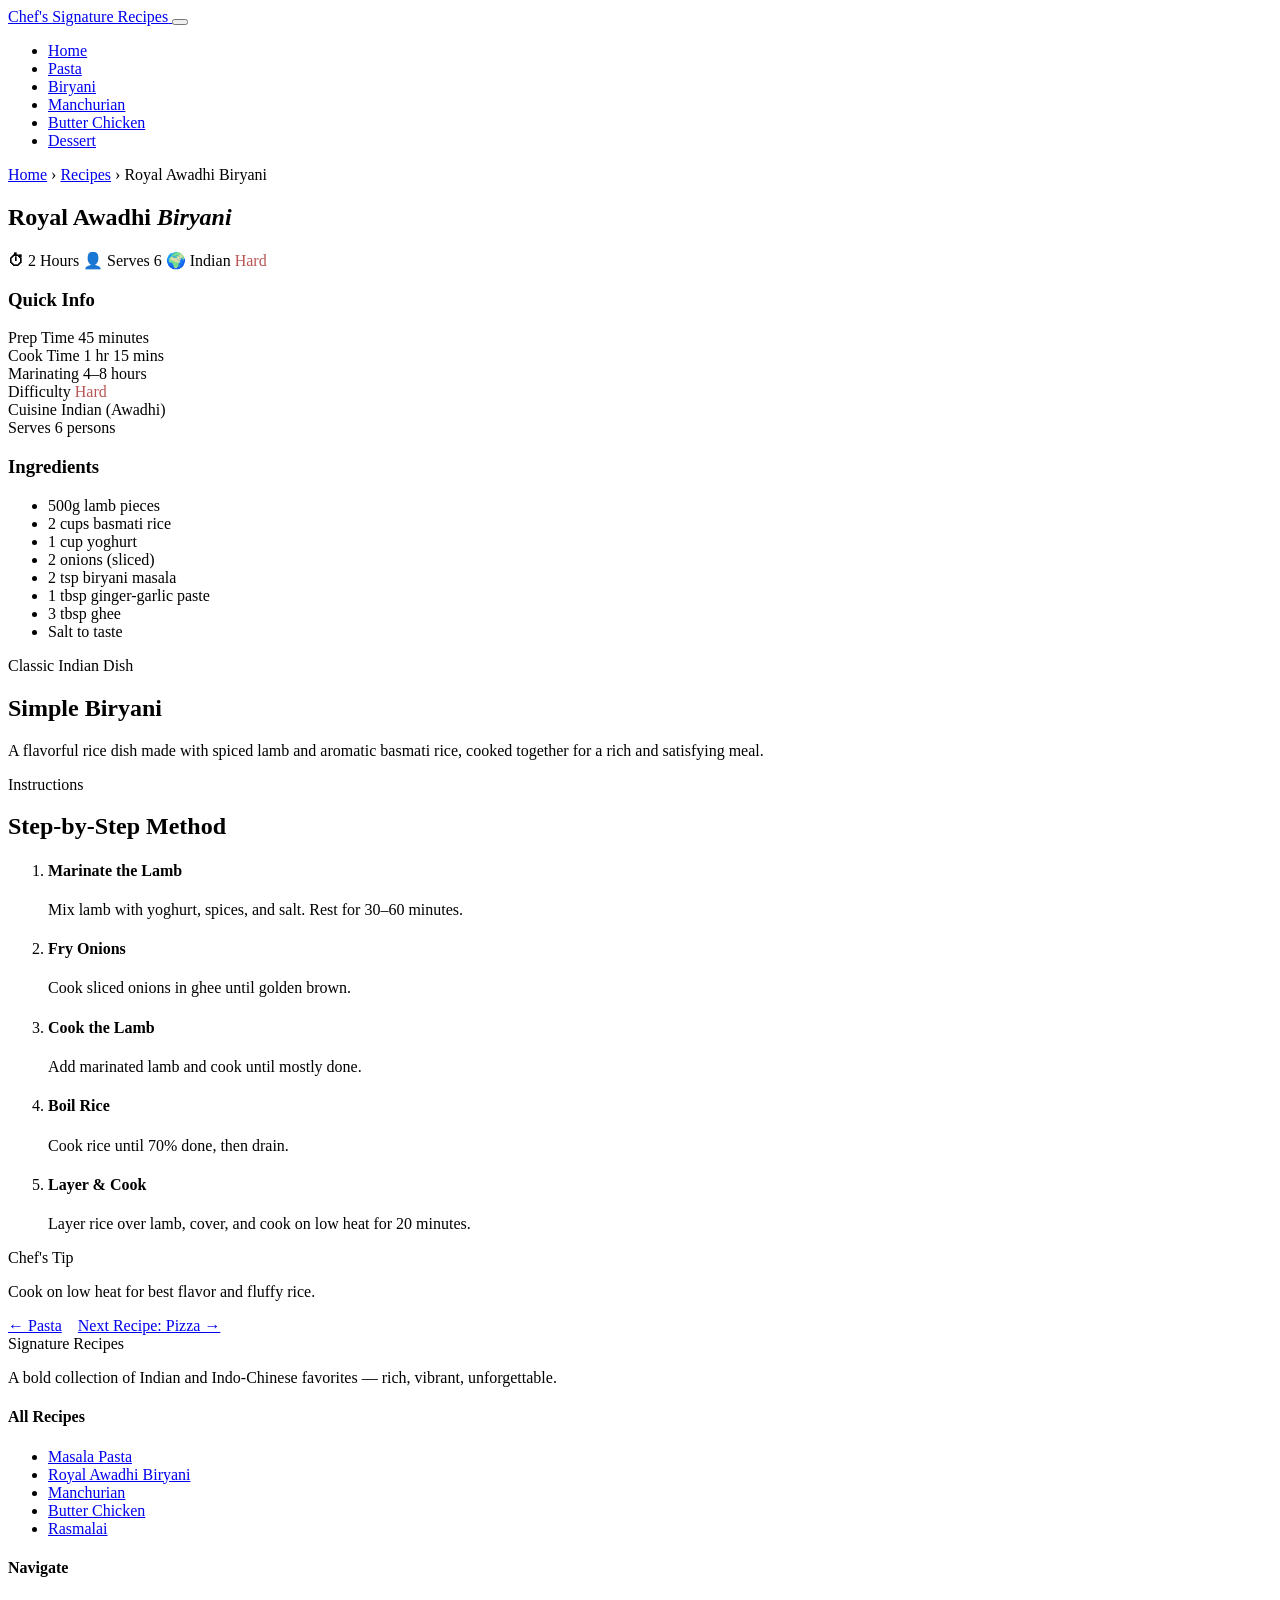
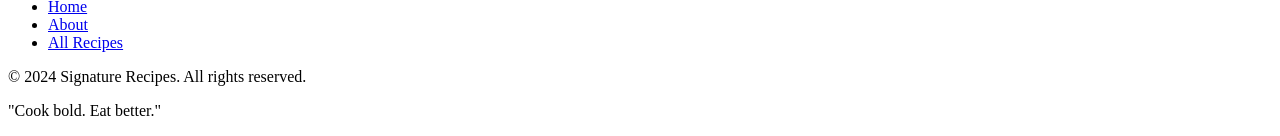
==== biryani.html @ 0e87f229 "Add files via upload" ====
<!DOCTYPE html>
<html lang="en">
<head>
  <meta charset="UTF-8" />
  <meta name="viewport" content="width=device-width, initial-scale=1.0" />
  <meta name="description" content="Royal Awadhi Biryani — Saffron-kissed basmati layered with succulent lamb, slow-cooked in dum by Chef Armand Leclair." />
  <title>Royal Awadhi Biryani — Chef's Signature Recipes</title>
  <link rel="stylesheet" href="css/styles.css" />
</head>
<body>



  <nav class="navbar" role="navigation" aria-label="Main navigation">
    <div class="navbar-inner">
      <a href="index.html" class="navbar-brand">
        <span class="brand-title">Chef's Signature Recipes</span>
      </a>
      <button class="nav-toggle" id="navToggle" aria-label="Toggle navigation" aria-expanded="false">
        <span></span><span></span><span></span>
      </button>
      <ul class="navbar-links" id="navLinks" role="list">
        <li><a href="index.html">Home</a></li>
        <li><a href="pasta.html">Pasta</a></li>
        <li><a href="biryani.html" class="active">Biryani</a></li>
        <li><a href="manchurian.html">Manchurian</a></li>
        <li><a href="butterChicken.html">Butter Chicken</a></li>
      <li><a href="dessert.html">Dessert</a></li>
      </ul>
    </div>
  </nav>

  <main>




    <section class="recipe-hero" aria-label="Recipe hero">
      <div class="recipe-hero-bg" role="img" aria-label="Royal Awadhi Biryani served in a traditional handi"
        style="background-image: url('images/biryani.png');">
      </div>
      <div class="recipe-hero-overlay"></div>
      <div class="recipe-hero-content">
        <nav class="breadcrumb" aria-label="Breadcrumb">
          <a href="index.html">Home</a>
          <span>›</span>
          <a href="index.html#featured">Recipes</a>
          <span>›</span>
          <span>Royal Awadhi Biryani</span>
        </nav>
        <h1>Royal Awadhi <em>Biryani</em></h1>
        <div class="recipe-badges">
          <span class="recipe-badge"><strong>⏱</strong> 2 Hours</span>
          <span class="recipe-badge"><strong>👤</strong> Serves 6</span>
          <span class="recipe-badge"><strong>🌍</strong> Indian</span>
          <span class="recipe-badge" style="color: #b85454; border-color: rgba(184,84,84,0.4);">Hard</span>
        </div>
      </div>
    </section>




    <section class="recipe-body">
      <div class="container">
        <div class="recipe-layout">

  


          <aside class="recipe-sidebar" aria-label="Recipe details">

            <div class="sidebar-card">
              <h3>Quick Info</h3>
              <div class="quick-info">
                <div class="info-row">
                  <span class="info-label">Prep Time</span>
                  <span class="info-value">45 minutes</span>
                </div>
                <div class="info-row">
                  <span class="info-label">Cook Time</span>
                  <span class="info-value">1 hr 15 mins</span>
                </div>
                <div class="info-row">
                  <span class="info-label">Marinating</span>
                  <span class="info-value">4–8 hours</span>
                </div>
                <div class="info-row">
                  <span class="info-label">Difficulty</span>
                  <span class="info-value difficulty-hard" style="color:#b85454;">Hard</span>
                </div>
                <div class="info-row">
                  <span class="info-label">Cuisine</span>
                  <span class="info-value">Indian (Awadhi)</span>
                </div>
                <div class="info-row">
                  <span class="info-label">Serves</span>
                  <span class="info-value">6 persons</span>
                </div>
              </div>
            </div>

            <div class="sidebar-card">
  <h3>Ingredients</h3>
  <ul class="ingredients-list" aria-label="Ingredients list">
    <li>500g lamb pieces</li>
    <li>2 cups basmati rice</li>
    <li>1 cup yoghurt</li>
    <li>2 onions (sliced)</li>
    <li>2 tsp biryani masala</li>
    <li>1 tbsp ginger-garlic paste</li>
    <li>3 tbsp ghee</li>
    <li>Salt to taste</li>
  </ul>
</div>

</aside>




<div class="recipe-main">

  <span class="section-label">Classic Indian Dish</span>
  <h2>Simple Biryani</h2>

  <p class="recipe-intro">
    A flavorful rice dish made with spiced lamb and aromatic basmati rice, cooked together for a rich and satisfying meal.
  </p>

  <div class="gold-rule"><span>Instructions</span></div>

  <h2>Step-by-Step Method</h2>

  <ol class="steps-list" aria-label="Cooking steps">

    <li class="step-item">
      <div class="step-number"></div>
      <div class="step-content">
        <h4>Marinate the Lamb</h4>
        <p>Mix lamb with yoghurt, spices, and salt. Rest for 30–60 minutes.</p>
      </div>
    </li>

    <li class="step-item">
      <div class="step-number"></div>
      <div class="step-content">
        <h4>Fry Onions</h4>
        <p>Cook sliced onions in ghee until golden brown.</p>
      </div>
    </li>

    <li class="step-item">
      <div class="step-number"></div>
      <div class="step-content">
        <h4>Cook the Lamb</h4>
        <p>Add marinated lamb and cook until mostly done.</p>
      </div>
    </li>

    <li class="step-item">
      <div class="step-number"></div>
      <div class="step-content">
        <h4>Boil Rice</h4>
        <p>Cook rice until 70% done, then drain.</p>
      </div>
    </li>

    <li class="step-item">
      <div class="step-number"></div>
      <div class="step-content">
        <h4>Layer & Cook</h4>
        <p>Layer rice over lamb, cover, and cook on low heat for 20 minutes.</p>
      </div>
    </li>

  </ol>

  <div class="chefs-tip" role="note">
    <div class="tip-label">Chef's Tip</div>
    <p>Cook on low heat for best flavor and fluffy rice.</p>
  </div>

            <div style="margin-top: var(--space-md); display: flex; gap: 1rem; flex-wrap: wrap;">
              <a href="pasta.html" class="btn btn-outline">← Pasta</a>
              <a href="pizza.html" class="btn btn-gold">Next Recipe: Pizza →</a>
            </div>

          </div>

        </div>
      </div>
    </section>

  </main>

  <!-- FOOTER -->
<footer class="footer" role="contentinfo">
  <div class="container">
    <div class="footer-grid">
      <div class="footer-brand">
        <div class="brand-title">Signature Recipes</div>
        <p>A bold collection of Indian and Indo-Chinese favorites — rich, vibrant, unforgettable.</p>
      </div>
      <div class="footer-col">
        <h4>All Recipes</h4>
        <ul>
          <li><a href="pasta.html">Masala Pasta</a></li>
          <li><a href="biryani.html">Royal Awadhi Biryani</a></li>
          <li><a href="manchurian.html">Manchurian</a></li>
          <li><a href="butterChicken.html">Butter Chicken</a></li>
          <li><a href="dessert.html">Rasmalai</a></li>
        </ul>
      </div>
      <div class="footer-col">
        <h4>Navigate</h4>
        <ul>
          <li><a href="index.html">Home</a></li>
          <li><a href="index.html#chef-intro">About</a></li>
          <li><a href="index.html#featured">All Recipes</a></li>
        </ul>
      </div>
    </div>
    <div class="footer-bottom">
      <p>&copy; 2024 Signature Recipes. All rights reserved.</p>
      <p class="footer-tagline">"Cook bold. Eat better."</p>
    </div>
  </div>
</footer>

<script>
  (function() {
    var toggle = document.getElementById('navToggle');
    var links  = document.getElementById('navLinks');
    if (!toggle || !links) return;
    toggle.addEventListener('click', function() {
      var isOpen = links.classList.toggle('open');
      toggle.setAttribute('aria-expanded', isOpen);
    });
  })();
</script>

</body>
</html>
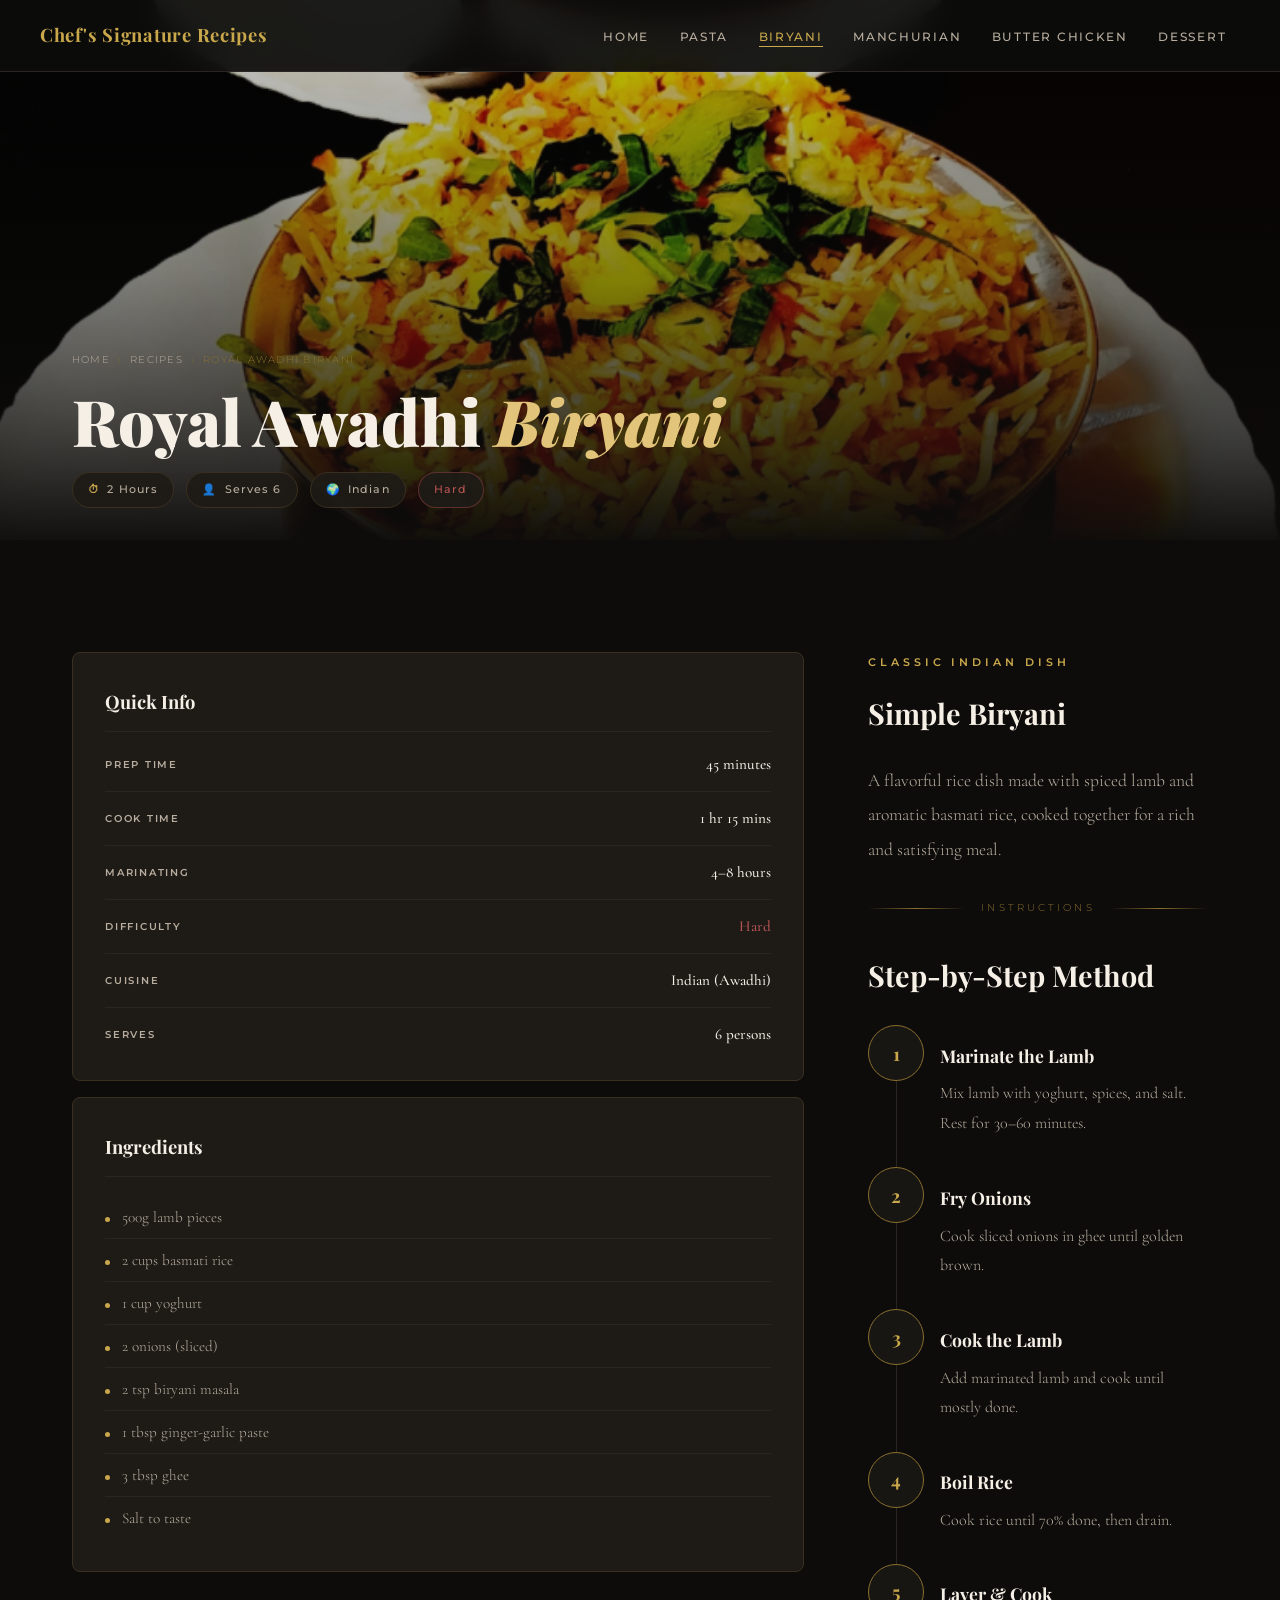
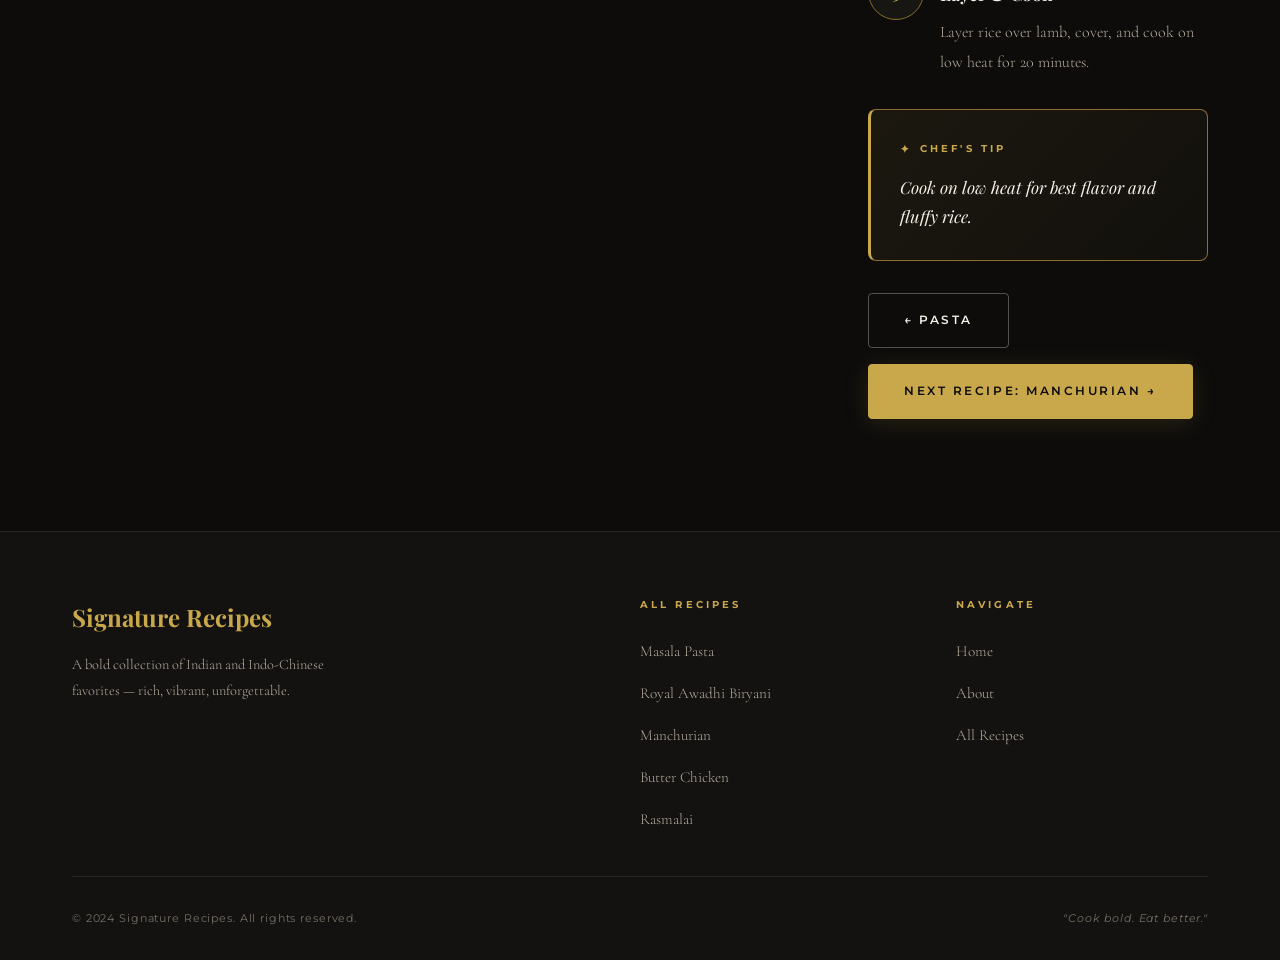
==== commit 423f97d5: "Update biryani.html" ====
--- a/biryani.html
+++ b/biryani.html
@@ -183,7 +183,7 @@
 
             <div style="margin-top: var(--space-md); display: flex; gap: 1rem; flex-wrap: wrap;">
               <a href="pasta.html" class="btn btn-outline">← Pasta</a>
-              <a href="pizza.html" class="btn btn-gold">Next Recipe: Pizza →</a>
+              <a href="manchurian.html" class="btn btn-gold">Next Recipe: Manchurian →</a>
             </div>
 
           </div>
@@ -241,4 +241,4 @@
 </script>
 
 </body>
-</html>+</html>
--- a/css/styles.css
+++ b/css/styles.css
@@ -0,0 +1,1349 @@
+/* ============================================================
+   CHEF'S SIGNATURE RECIPES — styles.css
+   Theme: Editorial Dark Luxury
+   Author: Chef Armand Leclair
+   ============================================================ */
+
+/* --- Google Fonts Import --- */
+@import url('https://fonts.googleapis.com/css2?family=Playfair+Display:ital,wght@0,400;0,600;0,700;0,900;1,400;1,600&family=Cormorant+Garamond:ital,wght@0,300;0,400;0,500;1,300;1,400&family=Montserrat:wght@300;400;500;600&display=swap');
+
+/* ============================================================
+   CSS CUSTOM PROPERTIES
+   ============================================================ */
+:root {
+  /* Color Palette */
+  --color-bg:         #0d0c0b;
+  --color-bg-alt:     #131210;
+  --color-bg-card:    #181613;
+  --color-surface:    #1e1b17;
+  --color-gold:       #c9a84c;
+  --color-gold-light: #e2c47a;
+  --color-gold-dim:   #8a6f2e;
+  --color-cream:      #f5efe6;
+  --color-cream-dim:  #b8ad9e;
+  --color-white:      #ffffff;
+  --color-border:     #2a2520;
+  --color-border-gold:#3a3020;
+  --color-red-accent: #8b2a2a;
+
+  /* Typography */
+  --font-display:  'Playfair Display', Georgia, serif;
+  --font-body:     'Cormorant Garamond', Georgia, serif;
+  --font-ui:       'Montserrat', sans-serif;
+
+  /* Spacing */
+  --space-xs:  0.5rem;
+  --space-sm:  1rem;
+  --space-md:  2rem;
+  --space-lg:  4rem;
+  --space-xl:  7rem;
+
+  /* Transitions */
+  --transition-fast:   0.2s ease;
+  --transition-smooth: 0.4s cubic-bezier(0.25, 0.46, 0.45, 0.94);
+  --transition-slow:   0.7s cubic-bezier(0.25, 0.46, 0.45, 0.94);
+
+  /* Borders */
+  --radius-sm:  4px;
+  --radius-md:  8px;
+  --radius-lg:  16px;
+
+  /* Shadows */
+  --shadow-card:  0 8px 40px rgba(0,0,0,0.6);
+  --shadow-gold:  0 4px 24px rgba(201,168,76,0.15);
+  --shadow-deep:  0 20px 60px rgba(0,0,0,0.8);
+}
+
+/* ============================================================
+   RESET & BASE
+   ============================================================ */
+*, *::before, *::after {
+  margin: 0;
+  padding: 0;
+  box-sizing: border-box;
+}
+
+html {
+  scroll-behavior: smooth;
+  font-size: 16px;
+}
+
+body {
+  background-color: var(--color-bg);
+  color: var(--color-cream);
+  font-family: var(--font-body);
+  font-size: 1.125rem;
+  font-weight: 300;
+  line-height: 1.8;
+  overflow-x: hidden;
+  -webkit-font-smoothing: antialiased;
+  -moz-osx-font-smoothing: grayscale;
+}
+
+img {
+  display: block;
+  max-width: 100%;
+  height: auto;
+}
+
+a {
+  color: var(--color-gold);
+  text-decoration: none;
+  transition: color var(--transition-fast);
+}
+
+a:hover {
+  color: var(--color-gold-light);
+}
+
+ul, ol {
+  list-style: none;
+}
+
+/* ============================================================
+   UTILITY CLASSES
+   ============================================================ */
+.container {
+  max-width: 1200px;
+  margin: 0 auto;
+  padding: 0 var(--space-md);
+}
+
+.section-label {
+  display: block;
+  font-family: var(--font-ui);
+  font-size: 0.7rem;
+  font-weight: 600;
+  letter-spacing: 0.35em;
+  text-transform: uppercase;
+  color: var(--color-gold);
+  margin-bottom: var(--space-sm);
+}
+
+.text-center { text-align: center; }
+.text-gold   { color: var(--color-gold); }
+
+/* Gold decorative rule */
+.gold-rule {
+  display: flex;
+  align-items: center;
+  gap: var(--space-sm);
+  margin: var(--space-md) 0;
+}
+.gold-rule::before,
+.gold-rule::after {
+  content: '';
+  flex: 1;
+  height: 1px;
+  background: linear-gradient(to right, transparent, var(--color-gold-dim), transparent);
+}
+.gold-rule span {
+  font-family: var(--font-ui);
+  font-size: 0.65rem;
+  letter-spacing: 0.3em;
+  text-transform: uppercase;
+  color: var(--color-gold-dim);
+  white-space: nowrap;
+}
+
+/* ============================================================
+   NAVIGATION
+   ============================================================ */
+.navbar {
+  position: fixed;
+  top: 0;
+  left: 0;
+  right: 0;
+  z-index: 1000;
+  padding: 1.2rem var(--space-md);
+  background: rgba(13,12,11,0.92);
+  backdrop-filter: blur(16px);
+  -webkit-backdrop-filter: blur(16px);
+  border-bottom: 1px solid var(--color-border);
+  transition: background var(--transition-smooth);
+}
+
+.navbar-inner {
+  max-width: 1200px;
+  margin: 0 auto;
+  display: flex;
+  align-items: center;
+  justify-content: space-between;
+  gap: var(--space-md);
+}
+
+.navbar-brand {
+  display: flex;
+  flex-direction: column;
+  gap: 0.1rem;
+  text-decoration: none;
+}
+
+.navbar-brand .brand-title {
+  font-family: var(--font-display);
+  font-size: 1.15rem;
+  font-weight: 700;
+  color: var(--color-gold);
+  letter-spacing: 0.04em;
+  line-height: 1.1;
+}
+
+.navbar-brand .brand-sub {
+  font-family: var(--font-ui);
+  font-size: 0.6rem;
+  font-weight: 500;
+  letter-spacing: 0.35em;
+  text-transform: uppercase;
+  color: var(--color-cream-dim);
+}
+
+.navbar-links {
+  display: flex;
+  align-items: center;
+  gap: 0.2rem;
+  flex-wrap: wrap;
+}
+
+.navbar-links a {
+  font-family: var(--font-ui);
+  font-size: 0.72rem;
+  font-weight: 500;
+  letter-spacing: 0.15em;
+  text-transform: uppercase;
+  color: var(--color-cream-dim);
+  padding: 0.45rem 0.85rem;
+  border-radius: var(--radius-sm);
+  transition: color var(--transition-fast), background var(--transition-fast);
+  position: relative;
+}
+
+.navbar-links a::after {
+  content: '';
+  position: absolute;
+  bottom: 0.25rem;
+  left: 0.85rem;
+  right: 0.85rem;
+  height: 1px;
+  background: var(--color-gold);
+  transform: scaleX(0);
+  transition: transform var(--transition-smooth);
+}
+
+.navbar-links a:hover {
+  color: var(--color-gold-light);
+}
+.navbar-links a:hover::after {
+  transform: scaleX(1);
+}
+
+.navbar-links a.active {
+  color: var(--color-gold);
+}
+.navbar-links a.active::after {
+  transform: scaleX(1);
+}
+
+/* Hamburger (mobile) */
+.nav-toggle {
+  display: none;
+  flex-direction: column;
+  gap: 5px;
+  cursor: pointer;
+  padding: 4px;
+  background: none;
+  border: none;
+}
+.nav-toggle span {
+  display: block;
+  width: 24px;
+  height: 1.5px;
+  background: var(--color-cream-dim);
+  transition: var(--transition-fast);
+}
+
+/* ============================================================
+   HERO — HOME PAGE
+   ============================================================ */
+.hero {
+  position: relative;
+  min-height: 100vh;
+  display: flex;
+  align-items: center;
+  overflow: hidden;
+}
+
+.hero-bg {
+  position: absolute;
+  inset: 0;
+  background-image: url('https://images.unsplash.com/photo-1414235077428-338989a2e8c0?w=1600&auto=format&fit=crop&q=80');
+  background-size: cover;
+  background-position: center;
+  transform: scale(1.05);
+  animation: heroZoom 16s ease-in-out infinite alternate;
+}
+
+@keyframes heroZoom {
+  from { transform: scale(1.05); }
+  to   { transform: scale(1.12); }
+}
+
+.hero-overlay {
+  position: absolute;
+  inset: 0;
+  background: linear-gradient(
+    135deg,
+    rgba(13,12,11,0.90) 0%,
+    rgba(13,12,11,0.65) 50%,
+    rgba(13,12,11,0.85) 100%
+  );
+}
+
+.hero-content {
+  position: relative;
+  z-index: 2;
+  max-width: 760px;
+  padding: 8rem var(--space-md) 4rem;
+  margin: 0 auto 0 10%;
+  animation: heroFadeUp 1.2s cubic-bezier(0.25, 0.46, 0.45, 0.94) both;
+}
+
+@keyframes heroFadeUp {
+  from { opacity: 0; transform: translateY(40px); }
+  to   { opacity: 1; transform: translateY(0); }
+}
+
+.hero-eyebrow {
+  display: flex;
+  align-items: center;
+  gap: var(--space-sm);
+  margin-bottom: 1.5rem;
+}
+
+.hero-eyebrow::before {
+  content: '';
+  width: 40px;
+  height: 1px;
+  background: var(--color-gold);
+}
+
+.hero-eyebrow span {
+  font-family: var(--font-ui);
+  font-size: 0.68rem;
+  font-weight: 600;
+  letter-spacing: 0.4em;
+  text-transform: uppercase;
+  color: var(--color-gold);
+}
+
+.hero h1 {
+  font-family: var(--font-display);
+  font-size: clamp(2.8rem, 6vw, 5.5rem);
+  font-weight: 900;
+  line-height: 1.05;
+  color: var(--color-cream);
+  margin-bottom: 1.5rem;
+}
+
+.hero h1 em {
+  font-style: italic;
+  color: var(--color-gold-light);
+  display: block;
+}
+
+.hero-desc {
+  font-size: 1.15rem;
+  font-weight: 300;
+  color: var(--color-cream-dim);
+  max-width: 500px;
+  margin-bottom: 2.5rem;
+  line-height: 1.9;
+}
+
+.hero-cta {
+  display: flex;
+  gap: var(--space-sm);
+  flex-wrap: wrap;
+}
+
+/* ============================================================
+   BUTTONS
+   ============================================================ */
+.btn {
+  display: inline-block;
+  font-family: var(--font-ui);
+  font-size: 0.72rem;
+  font-weight: 600;
+  letter-spacing: 0.22em;
+  text-transform: uppercase;
+  padding: 1rem 2.2rem;
+  border-radius: var(--radius-sm);
+  cursor: pointer;
+  transition: all var(--transition-smooth);
+  border: 1.5px solid transparent;
+  text-decoration: none;
+}
+
+.btn-gold {
+  background: var(--color-gold);
+  color: var(--color-bg);
+  border-color: var(--color-gold);
+  box-shadow: var(--shadow-gold);
+}
+
+.btn-gold:hover {
+  background: var(--color-gold-light);
+  border-color: var(--color-gold-light);
+  color: var(--color-bg);
+  transform: translateY(-2px);
+  box-shadow: 0 8px 32px rgba(201,168,76,0.3);
+}
+
+.btn-outline {
+  background: transparent;
+  color: var(--color-cream);
+  border-color: rgba(245,239,230,0.3);
+}
+
+.btn-outline:hover {
+  border-color: var(--color-gold);
+  color: var(--color-gold);
+  transform: translateY(-2px);
+}
+
+.btn-sm {
+  padding: 0.65rem 1.4rem;
+  font-size: 0.67rem;
+}
+
+/* ============================================================
+   SECTION HEADERS
+   ============================================================ */
+.section-header {
+  margin-bottom: var(--space-lg);
+}
+
+.section-header h2 {
+  font-family: var(--font-display);
+  font-size: clamp(2rem, 4vw, 3.2rem);
+  font-weight: 700;
+  color: var(--color-cream);
+  line-height: 1.15;
+}
+
+.section-header h2 em {
+  font-style: italic;
+  color: var(--color-gold-light);
+}
+
+.section-header p {
+  font-size: 1.05rem;
+  color: var(--color-cream-dim);
+  max-width: 560px;
+  margin-top: 0.8rem;
+  line-height: 1.9;
+}
+
+.section-header.centered {
+  text-align: center;
+}
+.section-header.centered p {
+  margin: 0.8rem auto 0;
+}
+
+/* ============================================================
+   CHEF INTRO — HOME PAGE
+   ============================================================ */
+.chef-intro {
+  padding: var(--space-xl) 0;
+  background: var(--color-bg-alt);
+  border-top: 1px solid var(--color-border);
+  border-bottom: 1px solid var(--color-border);
+}
+
+.chef-intro-grid {
+  display: grid;
+  grid-template-columns: 1fr 1fr;
+  gap: 5rem;
+  align-items: center;
+}
+
+.chef-intro-image {
+  position: relative;
+}
+
+.chef-intro-image img {
+  width: 100%;
+  height: 560px;
+  object-fit: cover;
+  border-radius: var(--radius-md);
+  filter: grayscale(15%) contrast(1.05);
+}
+
+.chef-image-badge {
+  position: absolute;
+  bottom: -1.5rem;
+  right: -1.5rem;
+  width: 120px;
+  height: 120px;
+  background: var(--color-gold);
+  border-radius: 50%;
+  display: flex;
+  flex-direction: column;
+  align-items: center;
+  justify-content: center;
+  text-align: center;
+  padding: 1rem;
+  box-shadow: var(--shadow-deep);
+}
+
+.chef-image-badge .badge-num {
+  font-family: var(--font-display);
+  font-size: 2rem;
+  font-weight: 900;
+  color: var(--color-bg);
+  line-height: 1;
+}
+
+.chef-image-badge .badge-text {
+  font-family: var(--font-ui);
+  font-size: 0.52rem;
+  font-weight: 700;
+  letter-spacing: 0.12em;
+  text-transform: uppercase;
+  color: var(--color-bg);
+  line-height: 1.3;
+  margin-top: 0.2rem;
+}
+
+.chef-intro-text blockquote {
+  font-family: var(--font-display);
+  font-size: 1.5rem;
+  font-style: italic;
+  color: var(--color-gold-light);
+  border-left: 2px solid var(--color-gold);
+  padding-left: 1.5rem;
+  margin: 1.5rem 0;
+  line-height: 1.5;
+}
+
+.chef-intro-text p {
+  font-size: 1.05rem;
+  color: var(--color-cream-dim);
+  line-height: 1.95;
+  margin-bottom: 1rem;
+}
+
+.chef-stats {
+  display: grid;
+  grid-template-columns: repeat(3, 1fr);
+  gap: var(--space-sm);
+  margin-top: var(--space-md);
+  padding-top: var(--space-md);
+  border-top: 1px solid var(--color-border);
+}
+
+.stat-item {
+  text-align: center;
+}
+
+.stat-num {
+  display: block;
+  font-family: var(--font-display);
+  font-size: 2.2rem;
+  font-weight: 900;
+  color: var(--color-gold);
+  line-height: 1;
+}
+
+.stat-label {
+  display: block;
+  font-family: var(--font-ui);
+  font-size: 0.62rem;
+  font-weight: 500;
+  letter-spacing: 0.2em;
+  text-transform: uppercase;
+  color: var(--color-cream-dim);
+  margin-top: 0.3rem;
+}
+
+/* ============================================================
+   RECIPE CARDS — HOME PAGE
+   ============================================================ */
+.featured-section {
+  padding: var(--space-xl) 0;
+}
+
+/* Search bar UI */
+.search-bar-ui {
+  display: flex;
+  align-items: center;
+  gap: 0;
+  max-width: 460px;
+  margin: 0 auto var(--space-lg);
+  border: 1px solid var(--color-border-gold);
+  border-radius: var(--radius-sm);
+  overflow: hidden;
+  background: var(--color-surface);
+}
+
+.search-bar-ui input {
+  flex: 1;
+  background: transparent;
+  border: none;
+  outline: none;
+  padding: 0.85rem 1.2rem;
+  font-family: var(--font-ui);
+  font-size: 0.8rem;
+  color: var(--color-cream);
+  letter-spacing: 0.05em;
+}
+
+.search-bar-ui input::placeholder {
+  color: var(--color-cream-dim);
+  opacity: 0.6;
+}
+
+.search-bar-ui button {
+  background: var(--color-gold);
+  border: none;
+  padding: 0.85rem 1.4rem;
+  cursor: pointer;
+  font-family: var(--font-ui);
+  font-size: 0.7rem;
+  font-weight: 600;
+  letter-spacing: 0.15em;
+  text-transform: uppercase;
+  color: var(--color-bg);
+  transition: background var(--transition-fast);
+}
+
+.search-bar-ui button:hover {
+  background: var(--color-gold-light);
+}
+
+/* Filter tags */
+.filter-tags {
+  display: flex;
+  gap: 0.6rem;
+  justify-content: center;
+  flex-wrap: wrap;
+  margin-bottom: var(--space-md);
+}
+
+.filter-tag {
+  font-family: var(--font-ui);
+  font-size: 0.65rem;
+  font-weight: 600;
+  letter-spacing: 0.2em;
+  text-transform: uppercase;
+  padding: 0.45rem 1.1rem;
+  border: 1px solid var(--color-border);
+  border-radius: 100px;
+  color: var(--color-cream-dim);
+  cursor: pointer;
+  transition: all var(--transition-fast);
+  background: transparent;
+}
+
+.filter-tag:hover,
+.filter-tag.active {
+  border-color: var(--color-gold);
+  color: var(--color-gold);
+  background: rgba(201,168,76,0.07);
+}
+
+/* Cards grid */
+.recipes-grid {
+  display: grid;
+  grid-template-columns: repeat(auto-fill, minmax(320px, 1fr));
+  gap: var(--space-md);
+}
+
+.recipe-card {
+  background: var(--color-bg-card);
+  border: 1px solid var(--color-border);
+  border-radius: var(--radius-md);
+  overflow: hidden;
+  transition: transform var(--transition-smooth), box-shadow var(--transition-smooth), border-color var(--transition-smooth);
+  display: flex;
+  flex-direction: column;
+}
+
+.recipe-card:hover {
+  transform: translateY(-6px);
+  box-shadow: var(--shadow-deep);
+  border-color: var(--color-border-gold);
+}
+
+.card-image {
+  position: relative;
+  overflow: hidden;
+  height: 220px;
+}
+
+.card-image img {
+  width: 100%;
+  height: 100%;
+  object-fit: cover;
+  transition: transform var(--transition-slow);
+}
+
+.recipe-card:hover .card-image img {
+  transform: scale(1.06);
+}
+
+.card-category {
+  position: absolute;
+  top: var(--space-sm);
+  left: var(--space-sm);
+  background: var(--color-bg);
+  border: 1px solid var(--color-gold-dim);
+  color: var(--color-gold);
+  font-family: var(--font-ui);
+  font-size: 0.6rem;
+  font-weight: 600;
+  letter-spacing: 0.2em;
+  text-transform: uppercase;
+  padding: 0.3rem 0.75rem;
+  border-radius: 100px;
+}
+
+.card-body {
+  padding: 1.6rem;
+  flex: 1;
+  display: flex;
+  flex-direction: column;
+}
+
+.card-meta {
+  display: flex;
+  gap: var(--space-sm);
+  margin-bottom: 0.85rem;
+}
+
+.meta-pill {
+  display: flex;
+  align-items: center;
+  gap: 0.3rem;
+  font-family: var(--font-ui);
+  font-size: 0.62rem;
+  font-weight: 500;
+  letter-spacing: 0.08em;
+  color: var(--color-cream-dim);
+}
+
+.meta-pill .dot {
+  width: 5px;
+  height: 5px;
+  border-radius: 50%;
+  background: var(--color-gold-dim);
+}
+
+.card-title {
+  font-family: var(--font-display);
+  font-size: 1.45rem;
+  font-weight: 700;
+  color: var(--color-cream);
+  line-height: 1.2;
+  margin-bottom: 0.7rem;
+}
+
+.card-desc {
+  font-size: 0.95rem;
+  color: var(--color-cream-dim);
+  line-height: 1.7;
+  flex: 1;
+  margin-bottom: 1.3rem;
+}
+
+.card-footer {
+  display: flex;
+  align-items: center;
+  justify-content: space-between;
+  padding-top: 1rem;
+  border-top: 1px solid var(--color-border);
+}
+
+.card-difficulty {
+  font-family: var(--font-ui);
+  font-size: 0.62rem;
+  font-weight: 600;
+  letter-spacing: 0.15em;
+  text-transform: uppercase;
+}
+
+.difficulty-easy   { color: #5a9a6a; }
+.difficulty-medium { color: #c9a84c; }
+.difficulty-hard   { color: #b85454; }
+
+/* ============================================================
+   QUOTE BANNER
+   ============================================================ */
+.quote-banner {
+  padding: var(--space-lg) 0;
+  background: var(--color-surface);
+  border-top: 1px solid var(--color-border);
+  border-bottom: 1px solid var(--color-border);
+  text-align: center;
+}
+
+.quote-banner blockquote {
+  font-family: var(--font-display);
+  font-size: clamp(1.3rem, 3vw, 2rem);
+  font-style: italic;
+  font-weight: 400;
+  color: var(--color-cream);
+  max-width: 800px;
+  margin: 0 auto;
+  line-height: 1.6;
+}
+
+.quote-banner cite {
+  display: block;
+  margin-top: 1rem;
+  font-family: var(--font-ui);
+  font-size: 0.7rem;
+  font-weight: 600;
+  letter-spacing: 0.3em;
+  text-transform: uppercase;
+  color: var(--color-gold);
+  font-style: normal;
+}
+
+/* ============================================================
+   FOOTER
+   ============================================================ */
+.footer {
+  background: var(--color-bg-alt);
+  border-top: 1px solid var(--color-border);
+  padding: var(--space-lg) 0 var(--space-md);
+}
+
+.footer-grid {
+  display: grid;
+  grid-template-columns: 2fr 1fr 1fr;
+  gap: var(--space-lg);
+  margin-bottom: var(--space-md);
+}
+
+.footer-brand .brand-title {
+  font-family: var(--font-display);
+  font-size: 1.5rem;
+  font-weight: 700;
+  color: var(--color-gold);
+  margin-bottom: 0.4rem;
+}
+
+.footer-brand p {
+  font-size: 0.9rem;
+  color: var(--color-cream-dim);
+  max-width: 280px;
+  line-height: 1.8;
+  margin-top: 0.8rem;
+}
+
+.footer-col h4 {
+  font-family: var(--font-ui);
+  font-size: 0.65rem;
+  font-weight: 700;
+  letter-spacing: 0.3em;
+  text-transform: uppercase;
+  color: var(--color-gold);
+  margin-bottom: 1.2rem;
+}
+
+.footer-col ul li {
+  margin-bottom: 0.6rem;
+}
+
+.footer-col ul li a {
+  font-family: var(--font-body);
+  font-size: 0.95rem;
+  color: var(--color-cream-dim);
+  transition: color var(--transition-fast);
+}
+
+.footer-col ul li a:hover {
+  color: var(--color-gold-light);
+}
+
+.footer-bottom {
+  padding-top: var(--space-md);
+  border-top: 1px solid var(--color-border);
+  display: flex;
+  align-items: center;
+  justify-content: space-between;
+  gap: var(--space-sm);
+}
+
+.footer-bottom p {
+  font-family: var(--font-ui);
+  font-size: 0.68rem;
+  font-weight: 400;
+  letter-spacing: 0.08em;
+  color: var(--color-cream-dim);
+  opacity: 0.6;
+}
+
+.footer-tagline {
+  font-family: var(--font-display);
+  font-size: 0.85rem;
+  font-style: italic;
+  color: var(--color-gold-dim);
+}
+
+/* ============================================================
+   RECIPE PAGE — HERO
+   ============================================================ */
+.recipe-hero {
+  position: relative;
+  height: 60vh;
+  min-height: 420px;
+  display: flex;
+  align-items: flex-end;
+  overflow: hidden;
+}
+
+.recipe-hero-bg {
+  position: absolute;
+  inset: 0;
+  background-size: cover;
+  background-position: center;
+  transform: scale(1.03);
+  animation: heroZoom 14s ease-in-out infinite alternate;
+}
+
+.recipe-hero-overlay {
+  position: absolute;
+  inset: 0;
+  background: linear-gradient(
+    to top,
+    rgba(13,12,11,0.98) 0%,
+    rgba(13,12,11,0.5) 50%,
+    rgba(13,12,11,0.2) 100%
+  );
+}
+
+.recipe-hero-content {
+  position: relative;
+  z-index: 2;
+  padding: var(--space-lg) var(--space-md) var(--space-md);
+  max-width: 1200px;
+  width: 100%;
+  margin: 0 auto;
+}
+
+.recipe-hero-content .breadcrumb {
+  display: flex;
+  align-items: center;
+  gap: 0.5rem;
+  font-family: var(--font-ui);
+  font-size: 0.65rem;
+  letter-spacing: 0.12em;
+  text-transform: uppercase;
+  color: var(--color-cream-dim);
+  margin-bottom: 1rem;
+}
+
+.recipe-hero-content .breadcrumb a {
+  color: var(--color-cream-dim);
+  transition: color var(--transition-fast);
+}
+.recipe-hero-content .breadcrumb a:hover { color: var(--color-gold); }
+.recipe-hero-content .breadcrumb span { color: var(--color-gold-dim); }
+
+.recipe-hero-content h1 {
+  font-family: var(--font-display);
+  font-size: clamp(2.4rem, 5vw, 4rem);
+  font-weight: 900;
+  color: var(--color-cream);
+  line-height: 1.1;
+  margin-bottom: 1rem;
+}
+
+.recipe-hero-content h1 em {
+  font-style: italic;
+  color: var(--color-gold-light);
+}
+
+.recipe-badges {
+  display: flex;
+  gap: 0.75rem;
+  flex-wrap: wrap;
+}
+
+.recipe-badge {
+  display: flex;
+  align-items: center;
+  gap: 0.45rem;
+  font-family: var(--font-ui);
+  font-size: 0.68rem;
+  font-weight: 500;
+  letter-spacing: 0.1em;
+  background: rgba(30,27,23,0.9);
+  border: 1px solid var(--color-border-gold);
+  color: var(--color-cream-dim);
+  padding: 0.45rem 0.95rem;
+  border-radius: 100px;
+}
+
+.recipe-badge strong {
+  color: var(--color-gold);
+  font-weight: 600;
+}
+
+/* ============================================================
+   RECIPE BODY
+   ============================================================ */
+.recipe-body {
+  padding: var(--space-xl) 0;
+}
+
+.recipe-layout {
+  display: grid;
+  grid-template-columns: 1fr 340px;
+  gap: 4rem;
+  align-items: start;
+}
+
+/* Sidebar */
+.recipe-sidebar {
+  position: sticky;
+  top: 100px;
+}
+
+.sidebar-card {
+  background: var(--color-surface);
+  border: 1px solid var(--color-border-gold);
+  border-radius: var(--radius-md);
+  padding: 2rem;
+  margin-bottom: var(--space-sm);
+}
+
+.sidebar-card h3 {
+  font-family: var(--font-display);
+  font-size: 1.15rem;
+  font-weight: 700;
+  color: var(--color-cream);
+  margin-bottom: 1.2rem;
+  padding-bottom: 0.8rem;
+  border-bottom: 1px solid var(--color-border);
+}
+
+.ingredients-list li {
+  display: flex;
+  align-items: baseline;
+  gap: 0.75rem;
+  padding: 0.6rem 0;
+  border-bottom: 1px solid var(--color-border);
+  font-size: 0.95rem;
+  color: var(--color-cream-dim);
+  line-height: 1.5;
+}
+
+.ingredients-list li:last-child { border-bottom: none; }
+
+.ingredients-list li::before {
+  content: '';
+  width: 5px;
+  height: 5px;
+  border-radius: 50%;
+  background: var(--color-gold);
+  flex-shrink: 0;
+  margin-top: 0.45rem;
+}
+
+.quick-info {
+  display: flex;
+  flex-direction: column;
+  gap: 0.8rem;
+}
+
+.info-row {
+  display: flex;
+  justify-content: space-between;
+  align-items: center;
+  padding-bottom: 0.8rem;
+  border-bottom: 1px solid var(--color-border);
+}
+
+.info-row:last-child { border-bottom: none; padding-bottom: 0; }
+
+.info-label {
+  font-family: var(--font-ui);
+  font-size: 0.62rem;
+  font-weight: 600;
+  letter-spacing: 0.18em;
+  text-transform: uppercase;
+  color: var(--color-cream-dim);
+}
+
+.info-value {
+  font-family: var(--font-body);
+  font-size: 0.95rem;
+  font-weight: 500;
+  color: var(--color-cream);
+}
+
+/* Main content */
+.recipe-main > h2 {
+  font-family: var(--font-display);
+  font-size: 1.8rem;
+  font-weight: 700;
+  color: var(--color-cream);
+  margin-bottom: 1.5rem;
+}
+
+.recipe-intro {
+  font-size: 1.1rem;
+  color: var(--color-cream-dim);
+  line-height: 1.95;
+  margin-bottom: var(--space-md);
+}
+
+.steps-list {
+  counter-reset: steps;
+  margin-bottom: var(--space-md);
+}
+
+.step-item {
+  counter-increment: steps;
+  display: grid;
+  grid-template-columns: 56px 1fr;
+  gap: var(--space-sm);
+  margin-bottom: 1.8rem;
+  position: relative;
+}
+
+.step-item::after {
+  content: '';
+  position: absolute;
+  left: 28px;
+  top: 56px;
+  bottom: -1.8rem;
+  width: 1px;
+  background: var(--color-border);
+}
+
+.step-item:last-child::after { display: none; }
+
+.step-number {
+  width: 56px;
+  height: 56px;
+  border-radius: 50%;
+  border: 1.5px solid var(--color-gold-dim);
+  display: flex;
+  align-items: center;
+  justify-content: center;
+  font-family: var(--font-display);
+  font-size: 1.15rem;
+  font-weight: 700;
+  color: var(--color-gold);
+  flex-shrink: 0;
+  background: var(--color-bg-card);
+}
+
+.step-number::before {
+  content: counter(steps);
+}
+
+.step-content {
+  padding-top: 0.9rem;
+  max-width: 100%;
+}
+
+.step-content h4 {
+  font-family: var(--font-display);
+  font-size: 1.1rem;
+  font-weight: 700;
+  color: var(--color-cream);
+  margin-bottom: 0.5rem;
+}
+
+.step-content p {
+  font-size: 1rem;
+  color: var(--color-cream-dim);
+  line-height: 1.85;
+}
+
+/* Chef's Tip */
+.chefs-tip {
+  background: linear-gradient(135deg, rgba(201,168,76,0.08) 0%, rgba(201,168,76,0.03) 100%);
+  border: 1px solid var(--color-gold-dim);
+  border-left: 3px solid var(--color-gold);
+  border-radius: var(--radius-md);
+  padding: 1.8rem;
+  margin: var(--space-md) 0;
+}
+
+.chefs-tip .tip-label {
+  display: flex;
+  align-items: center;
+  gap: 0.5rem;
+  font-family: var(--font-ui);
+  font-size: 0.65rem;
+  font-weight: 700;
+  letter-spacing: 0.3em;
+  text-transform: uppercase;
+  color: var(--color-gold);
+  margin-bottom: 0.85rem;
+}
+
+.chefs-tip .tip-label::before {
+  content: '✦';
+  font-size: 0.7rem;
+}
+
+.chefs-tip p {
+  font-family: var(--font-display);
+  font-size: 1.05rem;
+  font-style: italic;
+  color: var(--color-cream);
+  line-height: 1.75;
+}
+
+/* ============================================================
+   PAGE TRANSITION ANIMATION
+   ============================================================ */
+main {
+  animation: pageFade 0.6s ease both;
+}
+
+@keyframes pageFade {
+  from { opacity: 0; transform: translateY(16px); }
+  to   { opacity: 1; transform: translateY(0); }
+}
+
+/* ============================================================
+   RESPONSIVE — TABLET
+   ============================================================ */
+@media (max-width: 992px) {
+  .chef-intro-grid {
+    grid-template-columns: 1fr;
+    gap: 3rem;
+  }
+
+  .chef-image-badge {
+    right: 1rem;
+    bottom: -1rem;
+    width: 100px;
+    height: 100px;
+  }
+
+  .recipe-layout {
+    grid-template-columns: 1fr;
+  }
+
+  .recipe-sidebar {
+    position: static;
+    display: grid;
+    grid-template-columns: 1fr 1fr;
+    gap: var(--space-sm);
+  }
+
+  .footer-grid {
+    grid-template-columns: 1fr 1fr;
+  }
+
+  .footer-grid > :first-child {
+    grid-column: 1 / -1;
+  }
+}
+
+/* ============================================================
+   RESPONSIVE — MOBILE
+   ============================================================ */
+@media (max-width: 768px) {
+  :root {
+    --space-xl: 4rem;
+    --space-lg: 2.5rem;
+  }
+
+  .navbar-links {
+    display: none;
+    flex-direction: column;
+    align-items: flex-start;
+    position: absolute;
+    top: 100%;
+    left: 0;
+    right: 0;
+    background: rgba(13,12,11,0.98);
+    border-top: 1px solid var(--color-border);
+    padding: var(--space-sm) var(--space-md);
+    gap: 0;
+  }
+
+  .navbar-links.open { display: flex; }
+
+  .navbar-links a {
+    width: 100%;
+    padding: 0.85rem 0;
+    border-bottom: 1px solid var(--color-border);
+    font-size: 0.78rem;
+  }
+
+  .navbar-links a::after { display: none; }
+
+  .nav-toggle { display: flex; }
+
+  .hero-content {
+    margin: 0 auto;
+    text-align: center;
+    padding: 8rem var(--space-md) 3rem;
+  }
+
+  .hero-eyebrow { justify-content: center; }
+  .hero-cta     { justify-content: center; }
+
+  .recipes-grid {
+    grid-template-columns: 1fr;
+  }
+
+  .recipe-sidebar {
+    grid-template-columns: 1fr;
+  }
+
+  .footer-grid {
+    grid-template-columns: 1fr;
+    gap: var(--space-md);
+  }
+
+  .footer-bottom {
+    flex-direction: column;
+    text-align: center;
+  }
+
+  .chef-stats {
+    grid-template-columns: repeat(3, 1fr);
+    gap: 0.5rem;
+  }
+
+  .recipe-hero {
+    height: 50vh;
+  }
+
+  .step-item {
+    grid-template-columns: 44px 1fr;
+  }
+
+  .step-number {
+    width: 44px;
+    height: 44px;
+    font-size: 1rem;
+  }
+}
+
+@media (max-width: 480px) {
+  .hero h1 {
+    font-size: 2.4rem;
+  }
+
+  .chef-stats {
+    grid-template-columns: 1fr;
+    gap: var(--space-sm);
+  }
+
+  .recipe-badges {
+    flex-wrap: wrap;
+  }
+}
